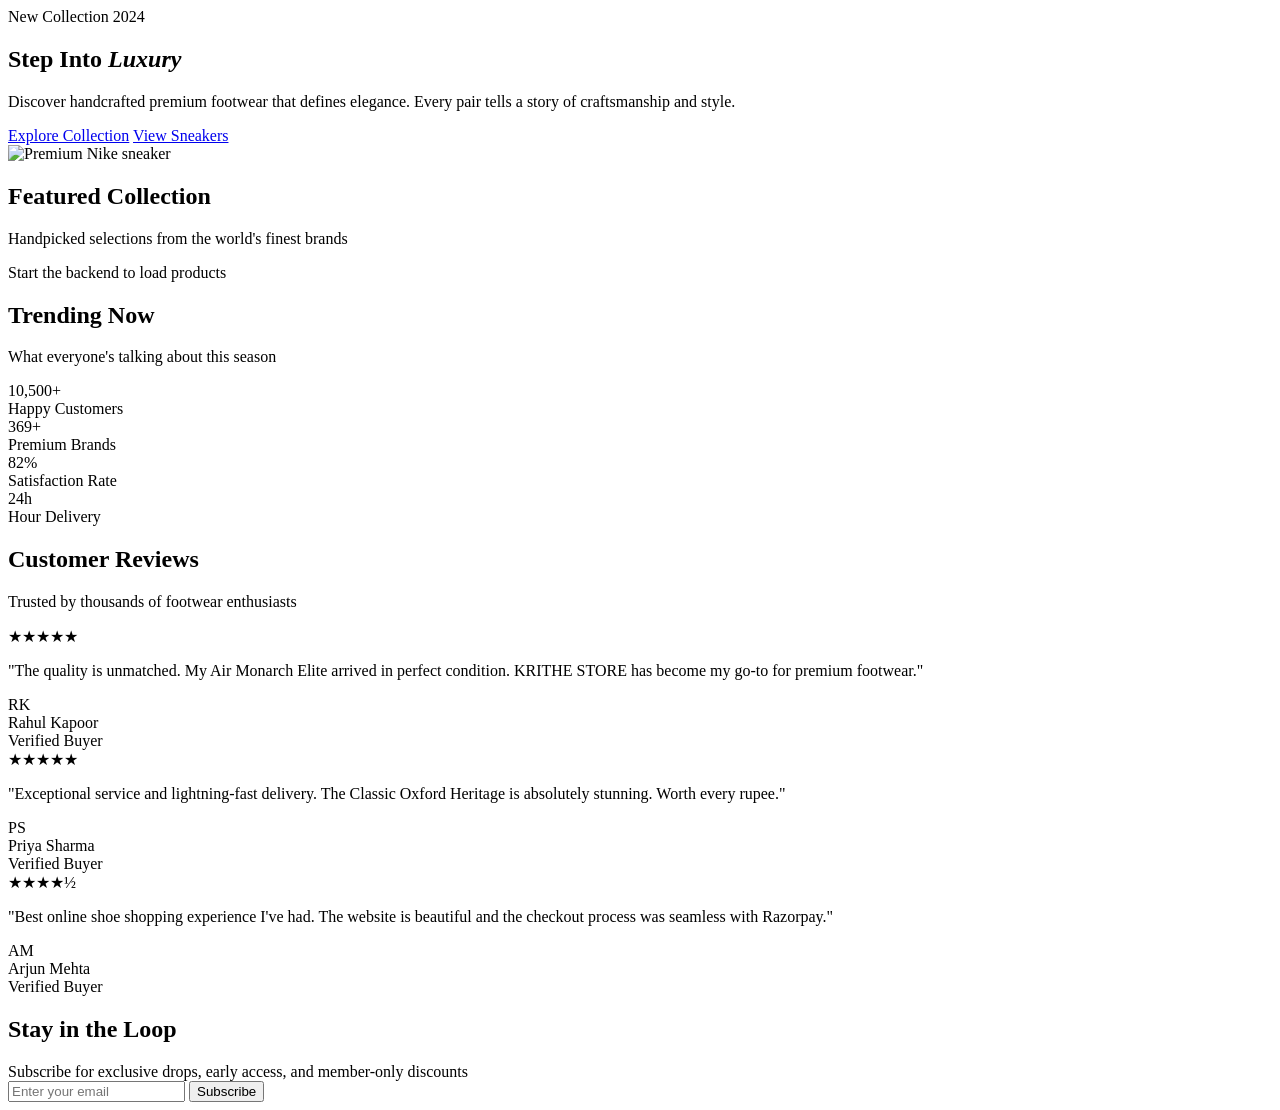
==== backend/src/main/resources/static/index.html @ 8cb9128f "Move frontend files to static folder" ====
<!DOCTYPE html>
<html lang="en">
<head>
  <meta charset="UTF-8">
  <meta name="viewport" content="width=device-width, initial-scale=1.0">
  <meta name="description" content="KRITHE STORE — Premium luxury footwear. Discover curated collections of designer shoes.">
  <title>KRITHE STORE — Premium Luxury Footwear</title>
  <link rel="stylesheet" href="css/main.css">
</head>
<body>
  <div class="loader-overlay"><div class="loader"></div></div>
  <header class="navbar" id="navbar"></header>

  <section class="hero">
    <div class="container">
      <div class="hero-content">
        <span class="hero-badge">New Collection 2024</span>
        <h1>Step Into <em>Luxury</em></h1>
        <p>Discover handcrafted premium footwear that defines elegance. Every pair tells a story of craftsmanship and style.</p>
        <div class="hero-btns">
          <a href="products.html" class="btn btn-primary">Explore Collection</a>
          <a href="products.html?category=Sneakers" class="btn btn-outline">View Sneakers</a>
        </div>
      </div>
      <div class="hero-visual">
        <img src="https://images.unsplash.com/photo-1542291026-7eec264c27ff?w=800" alt="Premium Nike sneaker">
      </div>
    </div>
  </section>

  <section class="section" id="featured">
    <div class="container">
      <h2 class="section-title">Featured Collection</h2>
      <p class="section-subtitle">Handpicked selections from the world's finest brands</p>
      <div class="product-grid" id="featuredGrid"></div>
    </div>
  </section>

  <section class="section" style="background:var(--bg-secondary)">
    <div class="container">
      <h2 class="section-title">Trending Now</h2>
      <p class="section-subtitle">What everyone's talking about this season</p>
      <div class="product-grid" id="trendingGrid"></div>
    </div>
  </section>

  <section class="section">
    <div class="container">
      <div class="stats-grid">
        <div class="stat-card glass">
          <div class="stat-number" data-count="15000">0</div>
          <div class="stat-label">Happy Customers</div>
        </div>
        <div class="stat-card glass">
          <div class="stat-number" data-count="500">0</div>
          <div class="stat-label">Premium Brands</div>
        </div>
        <div class="stat-card glass">
          <div class="stat-number" data-count="98">0</div>
          <div class="stat-label">Satisfaction Rate</div>
        </div>
        <div class="stat-card glass">
          <div class="stat-number" data-count="24">0</div>
          <div class="stat-label">Hour Delivery</div>
        </div>
      </div>
    </div>
  </section>

  <section class="section" style="background:var(--bg-secondary)">
    <div class="container">
      <h2 class="section-title">Customer Reviews</h2>
      <p class="section-subtitle">Trusted by thousands of footwear enthusiasts</p>
      <div class="reviews-grid">
        <div class="review-card glass fade-in">
          <div class="review-stars">★★★★★</div>
          <p class="review-text">"The quality is unmatched. My Air Monarch Elite arrived in perfect condition. KRITHE STORE has become my go-to for premium footwear."</p>
          <div class="review-author">
            <div class="review-avatar">RK</div>
            <div><div class="review-name">Rahul Kapoor</div><div class="review-role">Verified Buyer</div></div>
          </div>
        </div>
        <div class="review-card glass fade-in">
          <div class="review-stars">★★★★★</div>
          <p class="review-text">"Exceptional service and lightning-fast delivery. The Classic Oxford Heritage is absolutely stunning. Worth every rupee."</p>
          <div class="review-author">
            <div class="review-avatar">PS</div>
            <div><div class="review-name">Priya Sharma</div><div class="review-role">Verified Buyer</div></div>
          </div>
        </div>
        <div class="review-card glass fade-in">
          <div class="review-stars">★★★★½</div>
          <p class="review-text">"Best online shoe shopping experience I've had. The website is beautiful and the checkout process was seamless with Razorpay."</p>
          <div class="review-author">
            <div class="review-avatar">AM</div>
            <div><div class="review-name">Arjun Mehta</div><div class="review-role">Verified Buyer</div></div>
          </div>
        </div>
      </div>
    </div>
  </section>

  <section class="section">
    <div class="container">
      <div class="newsletter glass">
        <h2 class="section-title">Stay in the Loop</h2>
        <p class="section-subtitle" style="margin:0 auto">Subscribe for exclusive drops, early access, and member-only discounts</p>
        <form class="newsletter-form" onsubmit="event.preventDefault(); Utils.showToast('Subscribed successfully!')">
          <input type="email" placeholder="Enter your email" required>
          <button type="submit" class="btn btn-primary">Subscribe</button>
        </form>
      </div>
    </div>
  </section>

  <footer class="footer" id="footer"></footer>

  <script src="js/config.js"></script>
  <script src="js/utils.js"></script>
  <script src="js/api.js"></script>
  <script src="js/auth.js"></script>
  <script src="js/navbar.js"></script>
  <script src="js/products.js"></script>
  <script>
    document.addEventListener('DOMContentLoaded', async () => {
      try {
        const featured = await API.products.getFeatured();
        document.getElementById('featuredGrid').innerHTML = featured.map(p => Products.renderCard(p)).join('');
      } catch { document.getElementById('featuredGrid').innerHTML = '<p style="color:var(--text-secondary)">Start the backend to load products</p>'; }
      try {
        const trending = await API.products.getTrending();
        document.getElementById('trendingGrid').innerHTML = trending.map(p => Products.renderCard(p)).join('');
      } catch {}

      document.querySelectorAll('[data-count]').forEach(el => {
        const target = +el.dataset.count;
        const suffix = target === 98 ? '%' : target === 24 ? 'h' : '+';
        let current = 0;
        const step = Math.ceil(target / 60);
        const timer = setInterval(() => {
          current += step;
          if (current >= target) { current = target; clearInterval(timer); }
          el.textContent = current.toLocaleString() + suffix;
        }, 30);
      });
    });
  </script>
</body>
</html>
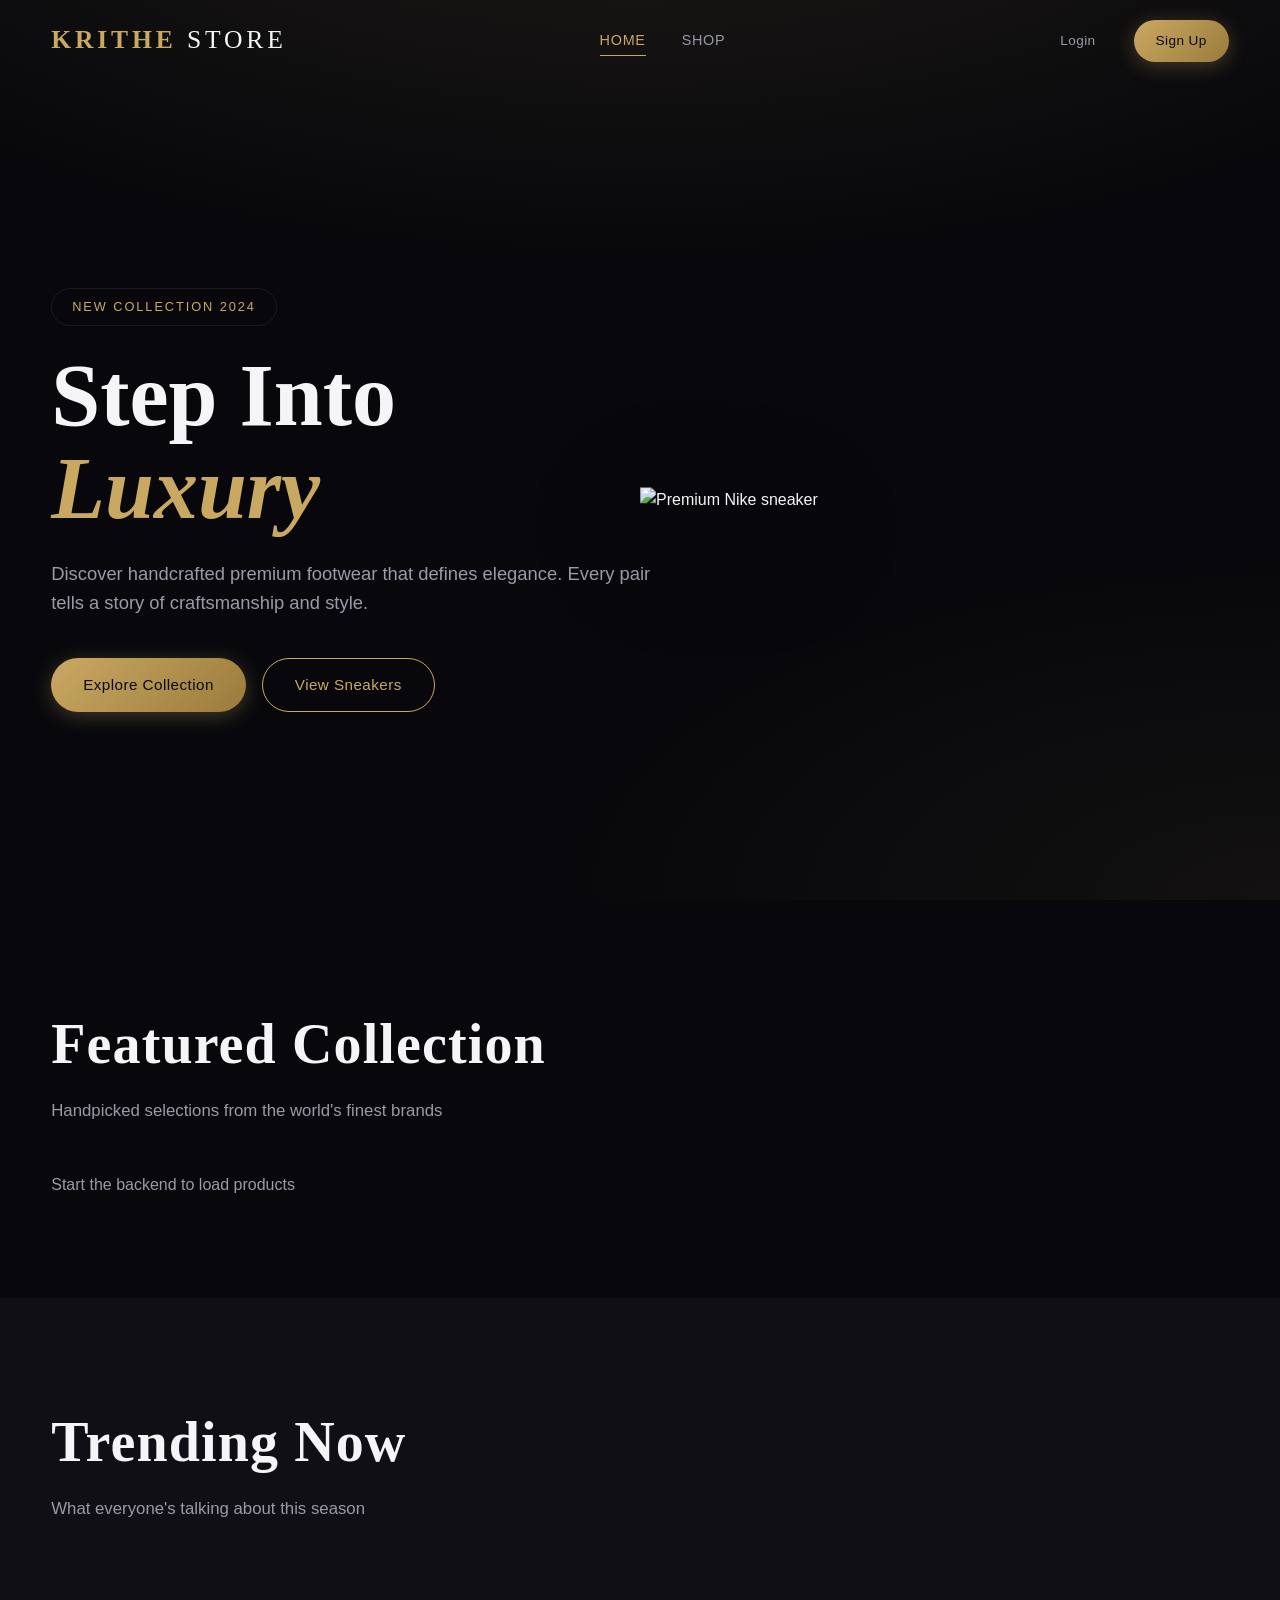
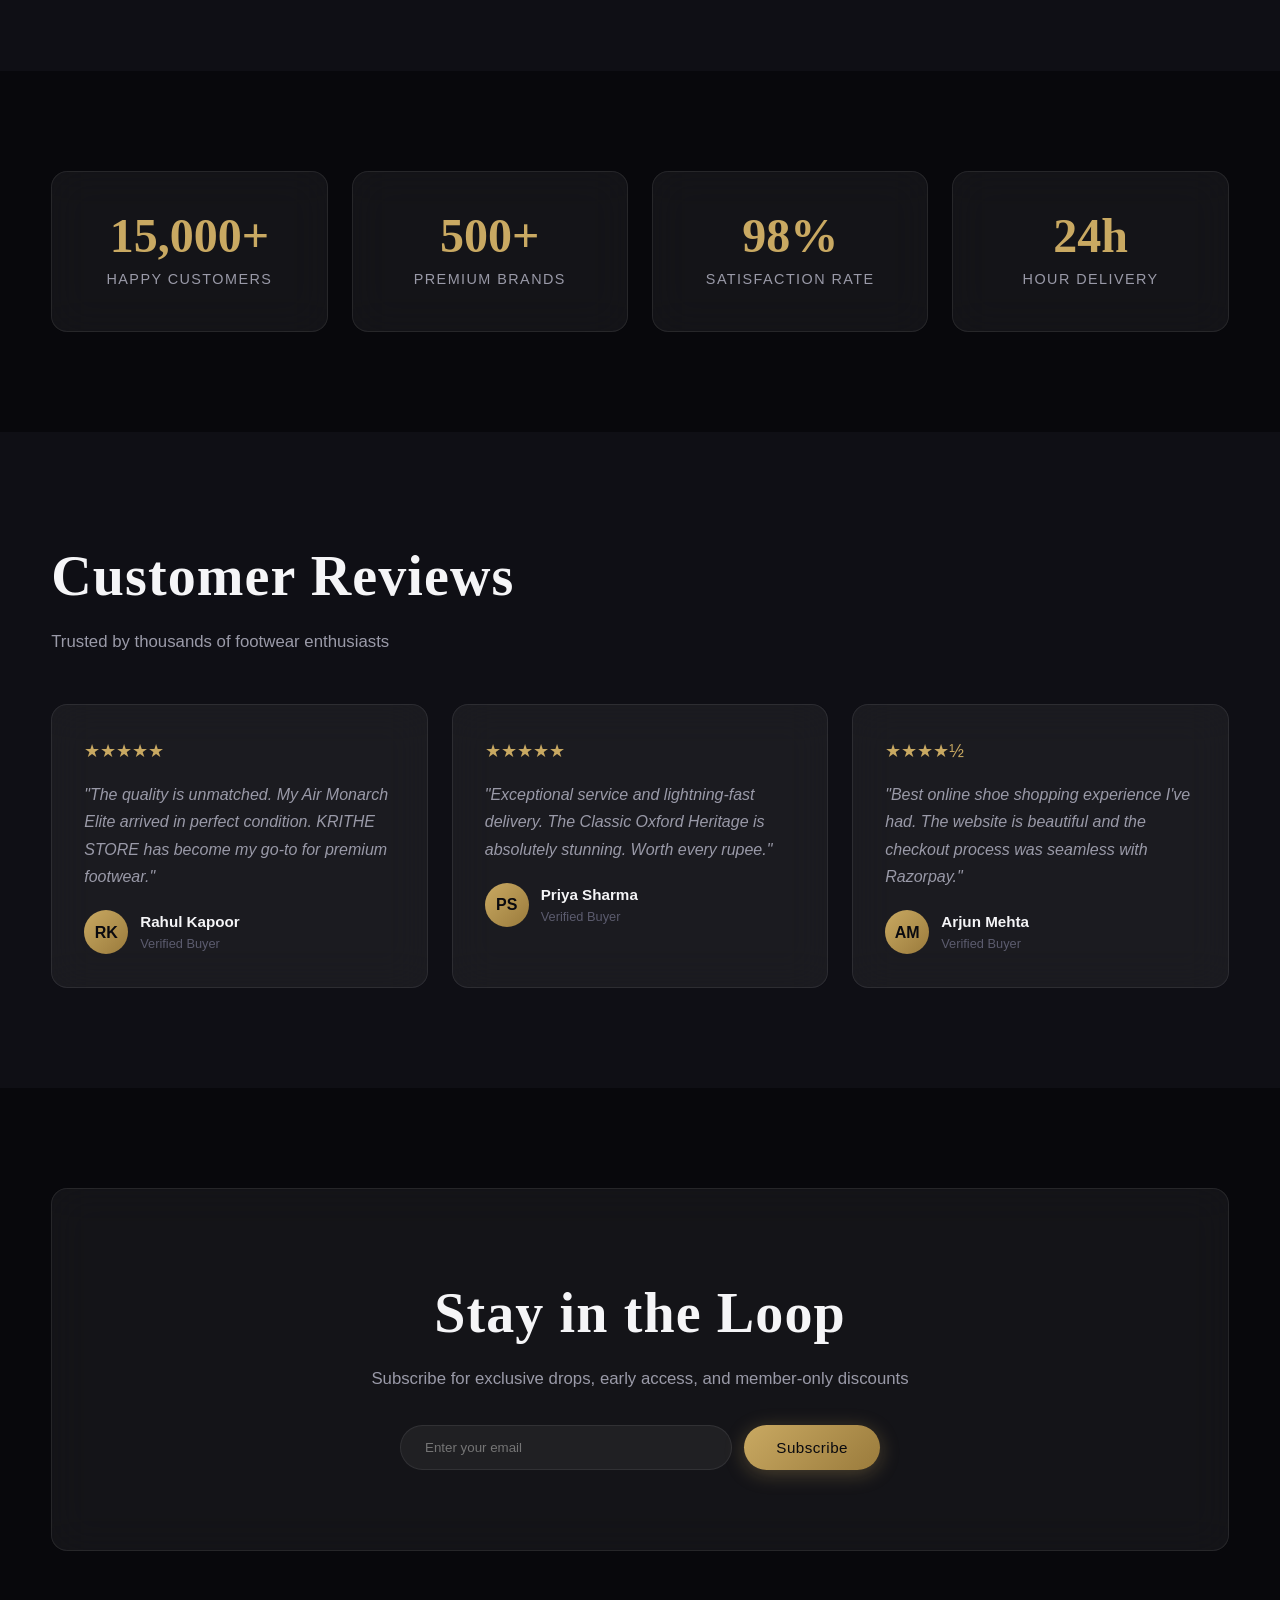
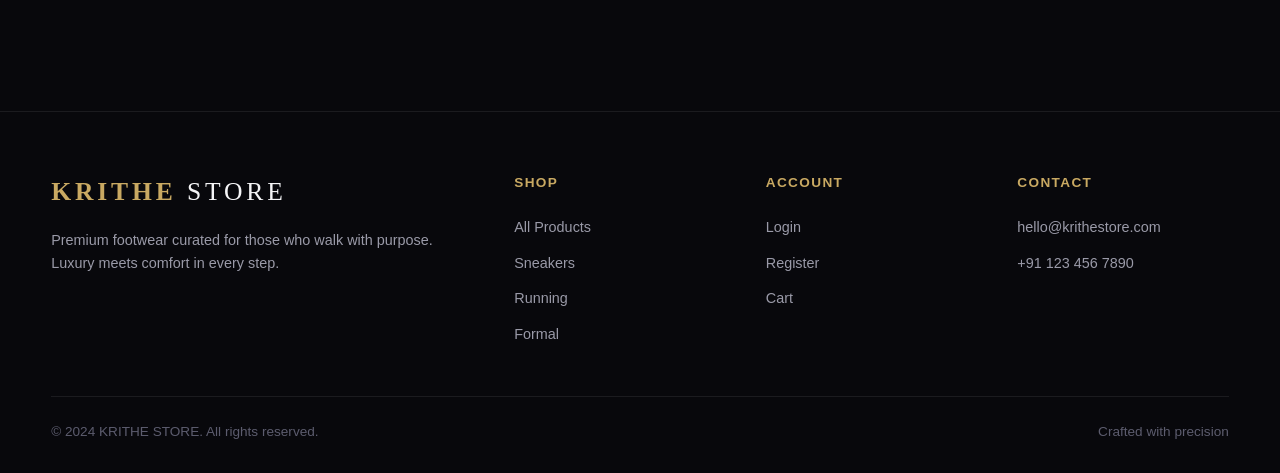
==== commit 93681e6d: "Working checkout and Razorpay popup" ====
--- a/backend/src/main/resources/static/index.html
+++ b/backend/src/main/resources/static/index.html
@@ -146,4 +146,4 @@
     });
   </script>
 </body>
-</html>
+</html>
--- a/backend/src/main/resources/static/css/main.css
+++ b/backend/src/main/resources/static/css/main.css
@@ -0,0 +1,900 @@
+/* KRITHE STORE — Premium Dark Theme */
+@import url('https://fonts.googleapis.com/css2?family=Cormorant+Garamond:wght@400;500;600;700&family=Outfit:wght@300;400;500;600;700&display=swap');
+
+:root {
+  --bg-primary: #08080c;
+  --bg-secondary: #0f0f15;
+  --bg-card: rgba(255, 255, 255, 0.03);
+  --bg-glass: rgba(255, 255, 255, 0.05);
+  --border-glass: rgba(255, 255, 255, 0.08);
+  --gold: #c9a962;
+  --gold-light: #e8d5a3;
+  --gold-dark: #9a7b3c;
+  --text-primary: #f5f5f7;
+  --text-secondary: #9a9aa8;
+  --text-muted: #5c5c6e;
+  --accent: #c9a962;
+  --success: #4ade80;
+  --error: #f87171;
+  --radius: 16px;
+  --radius-sm: 10px;
+  --shadow: 0 8px 32px rgba(0, 0, 0, 0.4);
+  --transition: 0.35s cubic-bezier(0.4, 0, 0.2, 1);
+  --font-display: 'Cormorant Garamond', serif;
+  --font-body: 'Outfit', sans-serif;
+}
+
+*, *::before, *::after { box-sizing: border-box; margin: 0; padding: 0; }
+
+html { scroll-behavior: smooth; font-size: 16px; }
+
+body {
+  font-family: var(--font-body);
+  background: var(--bg-primary);
+  color: var(--text-primary);
+  line-height: 1.6;
+  overflow-x: hidden;
+  min-height: 100vh;
+}
+
+body::before {
+  content: '';
+  position: fixed;
+  inset: 0;
+  background:
+    radial-gradient(ellipse 80% 50% at 50% -20%, rgba(201, 169, 98, 0.12), transparent),
+    radial-gradient(ellipse 60% 40% at 100% 100%, rgba(201, 169, 98, 0.06), transparent);
+  pointer-events: none;
+  z-index: 0;
+}
+
+a { color: inherit; text-decoration: none; transition: color var(--transition); }
+a:hover { color: var(--gold); }
+img { max-width: 100%; display: block; }
+ul { list-style: none; }
+button { cursor: pointer; font-family: inherit; border: none; background: none; }
+input, select, textarea { font-family: inherit; }
+
+.container { width: min(1280px, 92%); margin: 0 auto; position: relative; z-index: 1; }
+.section { padding: 100px 0; }
+.section-title {
+  font-family: var(--font-display);
+  font-size: clamp(2rem, 5vw, 3.5rem);
+  font-weight: 600;
+  letter-spacing: 0.02em;
+  margin-bottom: 0.5rem;
+}
+.section-subtitle {
+  color: var(--text-secondary);
+  font-size: 1.05rem;
+  margin-bottom: 3rem;
+  max-width: 560px;
+}
+
+/* Glass Card */
+.glass {
+  background: var(--bg-glass);
+  backdrop-filter: blur(20px);
+  -webkit-backdrop-filter: blur(20px);
+  border: 1px solid var(--border-glass);
+  border-radius: var(--radius);
+}
+
+/* Buttons */
+.btn {
+  display: inline-flex;
+  align-items: center;
+  justify-content: center;
+  gap: 8px;
+  padding: 14px 32px;
+  border-radius: 50px;
+  font-weight: 500;
+  font-size: 0.95rem;
+  letter-spacing: 0.03em;
+  transition: all var(--transition);
+  position: relative;
+  overflow: hidden;
+}
+.btn-primary {
+  background: linear-gradient(135deg, var(--gold), var(--gold-dark));
+  color: #0a0a0f;
+  box-shadow: 0 4px 20px rgba(201, 169, 98, 0.3);
+}
+.btn-primary:hover {
+  transform: translateY(-2px);
+  box-shadow: 0 8px 30px rgba(201, 169, 98, 0.45);
+}
+.btn-outline {
+  border: 1px solid var(--gold);
+  color: var(--gold);
+  background: transparent;
+}
+.btn-outline:hover {
+  background: rgba(201, 169, 98, 0.1);
+  transform: translateY(-2px);
+}
+.btn-ghost {
+  color: var(--text-secondary);
+  padding: 10px 20px;
+}
+.btn-ghost:hover { color: var(--gold); }
+.btn-sm { padding: 10px 22px; font-size: 0.85rem; }
+.btn-block { width: 100%; }
+
+/* Navbar */
+.navbar {
+  position: fixed;
+  top: 0; left: 0; right: 0;
+  z-index: 1000;
+  padding: 20px 0;
+  transition: all var(--transition);
+}
+.navbar.scrolled {
+  background: rgba(8, 8, 12, 0.85);
+  backdrop-filter: blur(20px);
+  padding: 14px 0;
+  border-bottom: 1px solid var(--border-glass);
+}
+.nav-inner {
+  display: flex;
+  align-items: center;
+  justify-content: space-between;
+}
+.logo {
+  font-family: var(--font-display);
+  font-size: 1.6rem;
+  font-weight: 700;
+  letter-spacing: 0.15em;
+  color: var(--gold);
+}
+.logo span { color: var(--text-primary); font-weight: 400; }
+.nav-links {
+  display: flex;
+  align-items: center;
+  gap: 36px;
+}
+.nav-links a {
+  font-size: 0.9rem;
+  font-weight: 500;
+  letter-spacing: 0.05em;
+  text-transform: uppercase;
+  color: var(--text-secondary);
+  position: relative;
+}
+.nav-links a::after {
+  content: '';
+  position: absolute;
+  bottom: -4px; left: 0;
+  width: 0; height: 1px;
+  background: var(--gold);
+  transition: width var(--transition);
+}
+.nav-links a:hover::after, .nav-links a.active::after { width: 100%; }
+.nav-links a:hover, .nav-links a.active { color: var(--gold); }
+.nav-actions { display: flex; align-items: center; gap: 16px; }
+.cart-badge {
+  position: relative;
+}
+.cart-count {
+  position: absolute;
+  top: -6px; right: -8px;
+  background: var(--gold);
+  color: #0a0a0f;
+  font-size: 0.65rem;
+  font-weight: 700;
+  width: 18px; height: 18px;
+  border-radius: 50%;
+  display: flex;
+  align-items: center;
+  justify-content: center;
+}
+.hamburger {
+  display: none;
+  flex-direction: column;
+  gap: 5px;
+  padding: 8px;
+}
+.hamburger span {
+  width: 24px; height: 2px;
+  background: var(--text-primary);
+  transition: var(--transition);
+}
+
+/* Hero */
+.hero {
+  min-height: 100vh;
+  display: flex;
+  align-items: center;
+  position: relative;
+  padding-top: 100px;
+}
+.hero-content { max-width: 600px; z-index: 2; }
+.hero-badge {
+  display: inline-block;
+  padding: 8px 20px;
+  border: 1px solid var(--border-glass);
+  border-radius: 50px;
+  font-size: 0.8rem;
+  letter-spacing: 0.15em;
+  text-transform: uppercase;
+  color: var(--gold);
+  margin-bottom: 24px;
+  animation: fadeInUp 0.8s ease;
+}
+.hero h1 {
+  font-family: var(--font-display);
+  font-size: clamp(3rem, 8vw, 5.5rem);
+  font-weight: 600;
+  line-height: 1.05;
+  margin-bottom: 24px;
+  animation: fadeInUp 0.8s ease 0.1s both;
+}
+.hero h1 em { font-style: italic; color: var(--gold); }
+.hero p {
+  font-size: 1.15rem;
+  color: var(--text-secondary);
+  margin-bottom: 40px;
+  animation: fadeInUp 0.8s ease 0.2s both;
+}
+.hero-btns {
+  display: flex;
+  gap: 16px;
+  flex-wrap: wrap;
+  animation: fadeInUp 0.8s ease 0.3s both;
+}
+.hero-visual {
+  position: absolute;
+  right: -5%;
+  top: 50%;
+  transform: translateY(-50%);
+  width: 55%;
+  max-width: 700px;
+  animation: float 6s ease-in-out infinite;
+}
+.hero-visual img {
+  width: 100%;
+  filter: drop-shadow(0 30px 60px rgba(0,0,0,0.5));
+}
+
+/* Product Grid */
+.product-grid {
+  display: grid;
+  grid-template-columns: repeat(auto-fill, minmax(280px, 1fr));
+  gap: 28px;
+}
+.product-card {
+  background: var(--bg-card);
+  border: 1px solid var(--border-glass);
+  border-radius: var(--radius);
+  overflow: hidden;
+  transition: all var(--transition);
+  cursor: pointer;
+}
+.product-card:hover {
+  transform: translateY(-8px);
+  border-color: rgba(201, 169, 98, 0.3);
+  box-shadow: var(--shadow);
+}
+.product-card-img {
+  position: relative;
+  aspect-ratio: 1;
+  overflow: hidden;
+  background: var(--bg-secondary);
+}
+.product-card-img img {
+  width: 100%; height: 100%;
+  object-fit: cover;
+  transition: transform 0.6s ease;
+}
+.product-card:hover .product-card-img img { transform: scale(1.08); }
+.product-badge {
+  position: absolute;
+  top: 16px; left: 16px;
+  background: var(--gold);
+  color: #0a0a0f;
+  padding: 4px 12px;
+  border-radius: 50px;
+  font-size: 0.75rem;
+  font-weight: 600;
+}
+.product-wishlist {
+  position: absolute;
+  top: 16px; right: 16px;
+  width: 40px; height: 40px;
+  border-radius: 50%;
+  background: rgba(0,0,0,0.5);
+  backdrop-filter: blur(10px);
+  display: flex;
+  align-items: center;
+  justify-content: center;
+  color: var(--text-primary);
+  transition: var(--transition);
+}
+.product-wishlist:hover { color: var(--error); background: rgba(0,0,0,0.7); }
+.product-card-body { padding: 20px; }
+.product-brand {
+  font-size: 0.8rem;
+  color: var(--gold);
+  text-transform: uppercase;
+  letter-spacing: 0.1em;
+  margin-bottom: 4px;
+}
+.product-name {
+  font-family: var(--font-display);
+  font-size: 1.25rem;
+  font-weight: 600;
+  margin-bottom: 8px;
+}
+.product-rating {
+  display: flex;
+  align-items: center;
+  gap: 6px;
+  font-size: 0.85rem;
+  color: var(--text-secondary);
+  margin-bottom: 12px;
+}
+.product-rating .stars { color: var(--gold); }
+.product-price {
+  display: flex;
+  align-items: center;
+  gap: 10px;
+}
+.price-current {
+  font-size: 1.2rem;
+  font-weight: 600;
+  color: var(--gold);
+}
+.price-original {
+  font-size: 0.9rem;
+  color: var(--text-muted);
+  text-decoration: line-through;
+}
+
+/* Stats */
+.stats-grid {
+  display: grid;
+  grid-template-columns: repeat(4, 1fr);
+  gap: 24px;
+}
+.stat-card {
+  text-align: center;
+  padding: 40px 20px;
+}
+.stat-number {
+  font-family: var(--font-display);
+  font-size: 3rem;
+  font-weight: 700;
+  color: var(--gold);
+  line-height: 1;
+}
+.stat-label {
+  color: var(--text-secondary);
+  font-size: 0.9rem;
+  margin-top: 8px;
+  text-transform: uppercase;
+  letter-spacing: 0.1em;
+}
+
+/* Reviews */
+.reviews-grid {
+  display: grid;
+  grid-template-columns: repeat(3, 1fr);
+  gap: 24px;
+}
+.review-card { padding: 32px; }
+.review-stars { color: var(--gold); margin-bottom: 16px; font-size: 1.1rem; }
+.review-text {
+  color: var(--text-secondary);
+  font-style: italic;
+  margin-bottom: 20px;
+  line-height: 1.7;
+}
+.review-author {
+  display: flex;
+  align-items: center;
+  gap: 12px;
+}
+.review-avatar {
+  width: 44px; height: 44px;
+  border-radius: 50%;
+  background: linear-gradient(135deg, var(--gold), var(--gold-dark));
+  display: flex;
+  align-items: center;
+  justify-content: center;
+  font-weight: 700;
+  color: #0a0a0f;
+}
+.review-name { font-weight: 600; font-size: 0.95rem; }
+.review-role { font-size: 0.8rem; color: var(--text-muted); }
+
+/* Newsletter */
+.newsletter {
+  text-align: center;
+  padding: 80px 40px;
+}
+.newsletter-form {
+  display: flex;
+  gap: 12px;
+  max-width: 480px;
+  margin: 32px auto 0;
+}
+.newsletter-form input {
+  flex: 1;
+  padding: 14px 24px;
+  background: rgba(255,255,255,0.05);
+  border: 1px solid var(--border-glass);
+  border-radius: 50px;
+  color: var(--text-primary);
+  outline: none;
+  transition: var(--transition);
+}
+.newsletter-form input:focus { border-color: var(--gold); }
+
+/* Footer */
+.footer {
+  border-top: 1px solid var(--border-glass);
+  padding: 60px 0 30px;
+  margin-top: 60px;
+}
+.footer-grid {
+  display: grid;
+  grid-template-columns: 2fr 1fr 1fr 1fr;
+  gap: 40px;
+  margin-bottom: 40px;
+}
+.footer-brand p { color: var(--text-secondary); margin-top: 16px; font-size: 0.9rem; }
+.footer h4 {
+  font-size: 0.85rem;
+  text-transform: uppercase;
+  letter-spacing: 0.1em;
+  color: var(--gold);
+  margin-bottom: 20px;
+}
+.footer-links li { margin-bottom: 10px; }
+.footer-links a { color: var(--text-secondary); font-size: 0.9rem; }
+.footer-bottom {
+  border-top: 1px solid var(--border-glass);
+  padding-top: 24px;
+  display: flex;
+  justify-content: space-between;
+  color: var(--text-muted);
+  font-size: 0.85rem;
+}
+
+/* Forms */
+.form-group { margin-bottom: 20px; }
+.form-group label {
+  display: block;
+  font-size: 0.85rem;
+  color: var(--text-secondary);
+  margin-bottom: 8px;
+  letter-spacing: 0.03em;
+}
+.form-control {
+  width: 100%;
+  padding: 14px 18px;
+  background: rgba(255,255,255,0.04);
+  border: 1px solid var(--border-glass);
+  border-radius: var(--radius-sm);
+  color: var(--text-primary);
+  font-size: 0.95rem;
+  outline: none;
+  transition: var(--transition);
+}
+.form-control:focus {
+  border-color: var(--gold);
+  box-shadow: 0 0 0 3px rgba(201, 169, 98, 0.1);
+}
+.form-error {
+  color: var(--error);
+  font-size: 0.8rem;
+  margin-top: 6px;
+  display: none;
+}
+.form-error.show { display: block; }
+
+/* Auth Pages */
+.auth-page {
+  min-height: 100vh;
+  display: flex;
+  align-items: center;
+  justify-content: center;
+  padding: 100px 20px;
+}
+.auth-card {
+  width: min(440px, 100%);
+  padding: 48px 40px;
+}
+.auth-card h2 {
+  font-family: var(--font-display);
+  font-size: 2.2rem;
+  text-align: center;
+  margin-bottom: 8px;
+}
+.auth-card .subtitle {
+  text-align: center;
+  color: var(--text-secondary);
+  margin-bottom: 32px;
+  font-size: 0.95rem;
+}
+.auth-footer {
+  text-align: center;
+  margin-top: 24px;
+  color: var(--text-secondary);
+  font-size: 0.9rem;
+}
+
+/* Filters */
+.filters-bar {
+  display: flex;
+  gap: 16px;
+  flex-wrap: wrap;
+  margin-bottom: 40px;
+  align-items: center;
+}
+.search-box {
+  flex: 1;
+  min-width: 240px;
+  position: relative;
+}
+.search-box input {
+  width: 100%;
+  padding: 14px 18px 14px 44px;
+  background: var(--bg-glass);
+  border: 1px solid var(--border-glass);
+  border-radius: 50px;
+  color: var(--text-primary);
+  outline: none;
+}
+.search-box svg {
+  position: absolute;
+  left: 16px; top: 50%;
+  transform: translateY(-50%);
+  color: var(--text-muted);
+}
+.filter-select {
+  padding: 14px 20px;
+  background: var(--bg-glass);
+  border: 1px solid var(--border-glass);
+  border-radius: 50px;
+  color: var(--text-primary);
+  outline: none;
+  cursor: pointer;
+}
+
+/* Product Detail */
+.product-detail {
+  display: grid;
+  grid-template-columns: 1fr 1fr;
+  gap: 60px;
+  padding-top: 120px;
+  padding-bottom: 80px;
+}
+.gallery-main {
+  aspect-ratio: 1;
+  border-radius: var(--radius);
+  overflow: hidden;
+  background: var(--bg-secondary);
+}
+.gallery-main img { width: 100%; height: 100%; object-fit: cover; }
+.gallery-thumbs {
+  display: flex;
+  gap: 12px;
+  margin-top: 16px;
+}
+.gallery-thumb {
+  width: 80px; height: 80px;
+  border-radius: var(--radius-sm);
+  overflow: hidden;
+  border: 2px solid transparent;
+  cursor: pointer;
+  transition: var(--transition);
+}
+.gallery-thumb.active, .gallery-thumb:hover { border-color: var(--gold); }
+.gallery-thumb img { width: 100%; height: 100%; object-fit: cover; }
+.detail-brand { color: var(--gold); text-transform: uppercase; letter-spacing: 0.15em; font-size: 0.85rem; }
+.detail-title {
+  font-family: var(--font-display);
+  font-size: clamp(2rem, 4vw, 3rem);
+  margin: 8px 0 16px;
+}
+.detail-rating { display: flex; align-items: center; gap: 12px; margin-bottom: 24px; }
+.detail-price { margin-bottom: 24px; }
+.detail-price .price-current { font-size: 2rem; }
+.detail-desc { color: var(--text-secondary); line-height: 1.8; margin-bottom: 32px; }
+.size-selector { margin-bottom: 24px; }
+.size-selector label { display: block; margin-bottom: 12px; font-size: 0.9rem; color: var(--text-secondary); }
+.sizes { display: flex; gap: 10px; flex-wrap: wrap; }
+.size-btn {
+  width: 48px; height: 48px;
+  border: 1px solid var(--border-glass);
+  border-radius: var(--radius-sm);
+  display: flex;
+  align-items: center;
+  justify-content: center;
+  font-size: 0.9rem;
+  transition: var(--transition);
+}
+.size-btn.active, .size-btn:hover {
+  border-color: var(--gold);
+  background: rgba(201, 169, 98, 0.1);
+  color: var(--gold);
+}
+.qty-selector {
+  display: flex;
+  align-items: center;
+  gap: 16px;
+  margin-bottom: 32px;
+}
+.qty-btn {
+  width: 40px; height: 40px;
+  border: 1px solid var(--border-glass);
+  border-radius: 50%;
+  display: flex;
+  align-items: center;
+  justify-content: center;
+  font-size: 1.2rem;
+  transition: var(--transition);
+}
+.qty-btn:hover { border-color: var(--gold); color: var(--gold); }
+.qty-value { font-size: 1.2rem; font-weight: 600; min-width: 30px; text-align: center; }
+.detail-actions { display: flex; gap: 16px; flex-wrap: wrap; }
+
+/* Cart */
+.cart-layout {
+  display: grid;
+  grid-template-columns: 1fr 380px;
+  gap: 40px;
+  padding-top: 120px;
+  padding-bottom: 80px;
+}
+.cart-item {
+  display: flex;
+  gap: 20px;
+  padding: 24px;
+  margin-bottom: 16px;
+  align-items: center;
+}
+.cart-item-img {
+  width: 100px; height: 100px;
+  border-radius: var(--radius-sm);
+  overflow: hidden;
+  flex-shrink: 0;
+}
+.cart-item-img img { width: 100%; height: 100%; object-fit: cover; }
+.cart-item-info { flex: 1; }
+.cart-item-name { font-family: var(--font-display); font-size: 1.2rem; font-weight: 600; }
+.cart-item-brand { color: var(--gold); font-size: 0.8rem; text-transform: uppercase; }
+.cart-item-price { color: var(--gold); font-weight: 600; margin-top: 8px; }
+.cart-item-actions { display: flex; align-items: center; gap: 16px; }
+.remove-btn { color: var(--error); font-size: 0.85rem; transition: var(--transition); }
+.remove-btn:hover { opacity: 0.7; }
+.order-summary { padding: 32px; position: sticky; top: 120px; }
+.summary-row {
+  display: flex;
+  justify-content: space-between;
+  padding: 12px 0;
+  color: var(--text-secondary);
+  font-size: 0.95rem;
+}
+.summary-row.total {
+  border-top: 1px solid var(--border-glass);
+  margin-top: 12px;
+  padding-top: 20px;
+  font-size: 1.2rem;
+  font-weight: 600;
+  color: var(--text-primary);
+}
+.summary-row.total span:last-child { color: var(--gold); }
+
+/* Checkout */
+.checkout-layout {
+  display: grid;
+  grid-template-columns: 1fr 380px;
+  gap: 40px;
+  padding-top: 120px;
+  padding-bottom: 80px;
+}
+.checkout-form { padding: 40px; }
+.checkout-form h3 {
+  font-family: var(--font-display);
+  font-size: 1.5rem;
+  margin-bottom: 24px;
+}
+.form-row { display: grid; grid-template-columns: 1fr 1fr; gap: 16px; }
+
+/* Payment */
+.payment-page { padding-top: 120px; padding-bottom: 80px; max-width: 700px; margin: 0 auto; }
+.payment-methods {
+  display: grid;
+  grid-template-columns: repeat(2, 1fr);
+  gap: 16px;
+  margin: 32px 0;
+}
+.payment-method {
+  padding: 24px;
+  text-align: center;
+  cursor: pointer;
+  transition: var(--transition);
+  border: 1px solid var(--border-glass);
+  border-radius: var(--radius);
+}
+.payment-method.active, .payment-method:hover {
+  border-color: var(--gold);
+  background: rgba(201, 169, 98, 0.05);
+}
+.payment-method svg { margin-bottom: 8px; }
+.payment-method span { display: block; font-size: 0.9rem; color: var(--text-secondary); }
+
+/* Success */
+.success-page {
+  min-height: 100vh;
+  display: flex;
+  align-items: center;
+  justify-content: center;
+  text-align: center;
+  padding: 40px;
+}
+.success-icon {
+  width: 100px; height: 100px;
+  border-radius: 50%;
+  background: linear-gradient(135deg, var(--success), #22c55e);
+  display: flex;
+  align-items: center;
+  justify-content: center;
+  margin: 0 auto 32px;
+  animation: scaleIn 0.6s cubic-bezier(0.4, 0, 0.2, 1);
+}
+.success-icon svg { width: 48px; height: 48px; color: white; }
+.success-page h1 {
+  font-family: var(--font-display);
+  font-size: 2.5rem;
+  margin-bottom: 16px;
+}
+.success-details {
+  max-width: 400px;
+  margin: 32px auto;
+  padding: 24px;
+  text-align: left;
+}
+.success-details .row {
+  display: flex;
+  justify-content: space-between;
+  padding: 10px 0;
+  border-bottom: 1px solid var(--border-glass);
+  font-size: 0.95rem;
+}
+.success-details .row span:first-child { color: var(--text-secondary); }
+
+/* Loader */
+.loader-overlay {
+  position: fixed;
+  inset: 0;
+  background: var(--bg-primary);
+  display: flex;
+  align-items: center;
+  justify-content: center;
+  z-index: 9999;
+  transition: opacity 0.5s, visibility 0.5s;
+}
+.loader-overlay.hidden { opacity: 0; visibility: hidden; }
+.loader {
+  width: 48px; height: 48px;
+  border: 3px solid var(--border-glass);
+  border-top-color: var(--gold);
+  border-radius: 50%;
+  animation: spin 0.8s linear infinite;
+}
+.page-loader {
+  display: flex;
+  justify-content: center;
+  padding: 60px;
+}
+
+/* Toast */
+.toast {
+  position: fixed;
+  bottom: 30px; right: 30px;
+  padding: 16px 28px;
+  border-radius: var(--radius-sm);
+  background: var(--bg-glass);
+  backdrop-filter: blur(20px);
+  border: 1px solid var(--border-glass);
+  color: var(--text-primary);
+  z-index: 10000;
+  transform: translateY(100px);
+  opacity: 0;
+  transition: all 0.4s ease;
+}
+.toast.show { transform: translateY(0); opacity: 1; }
+.toast.success { border-color: var(--success); }
+.toast.error { border-color: var(--error); }
+
+/* Pagination */
+.pagination {
+  display: flex;
+  justify-content: center;
+  gap: 8px;
+  margin-top: 48px;
+}
+.page-btn {
+  width: 44px; height: 44px;
+  border: 1px solid var(--border-glass);
+  border-radius: 50%;
+  display: flex;
+  align-items: center;
+  justify-content: center;
+  transition: var(--transition);
+  color: var(--text-secondary);
+}
+.page-btn.active, .page-btn:hover {
+  border-color: var(--gold);
+  color: var(--gold);
+  background: rgba(201, 169, 98, 0.1);
+}
+
+/* Empty State */
+.empty-state {
+  text-align: center;
+  padding: 80px 20px;
+  color: var(--text-secondary);
+}
+.empty-state h3 {
+  font-family: var(--font-display);
+  font-size: 1.8rem;
+  color: var(--text-primary);
+  margin-bottom: 12px;
+}
+
+/* Animations */
+@keyframes fadeInUp {
+  from { opacity: 0; transform: translateY(30px); }
+  to { opacity: 1; transform: translateY(0); }
+}
+@keyframes float {
+  0%, 100% { transform: translateY(-50%); }
+  50% { transform: translateY(calc(-50% - 20px)); }
+}
+@keyframes spin { to { transform: rotate(360deg); } }
+@keyframes scaleIn {
+  from { transform: scale(0); }
+  to { transform: scale(1); }
+}
+.fade-in { animation: fadeInUp 0.6s ease both; }
+
+/* Responsive */
+@media (max-width: 1024px) {
+  .hero-visual { width: 45%; opacity: 0.6; }
+  .stats-grid { grid-template-columns: repeat(2, 1fr); }
+  .reviews-grid { grid-template-columns: 1fr 1fr; }
+  .footer-grid { grid-template-columns: 1fr 1fr; }
+  .product-detail { grid-template-columns: 1fr; gap: 40px; }
+  .cart-layout, .checkout-layout { grid-template-columns: 1fr; }
+}
+
+@media (max-width: 768px) {
+  .nav-links {
+    position: fixed;
+    top: 0; right: -100%;
+    width: 280px; height: 100vh;
+    background: rgba(8, 8, 12, 0.97);
+    backdrop-filter: blur(20px);
+    flex-direction: column;
+    padding: 100px 40px 40px;
+    gap: 24px;
+    transition: right var(--transition);
+    border-left: 1px solid var(--border-glass);
+  }
+  .nav-links.open { right: 0; }
+  .hamburger { display: flex; }
+  .hero-visual { display: none; }
+  .hero { text-align: center; }
+  .hero-btns { justify-content: center; }
+  .stats-grid { grid-template-columns: 1fr 1fr; }
+  .reviews-grid { grid-template-columns: 1fr; }
+  .footer-grid { grid-template-columns: 1fr; }
+  .newsletter-form { flex-direction: column; }
+  .form-row { grid-template-columns: 1fr; }
+  .payment-methods { grid-template-columns: 1fr; }
+  .section { padding: 60px 0; }
+}
